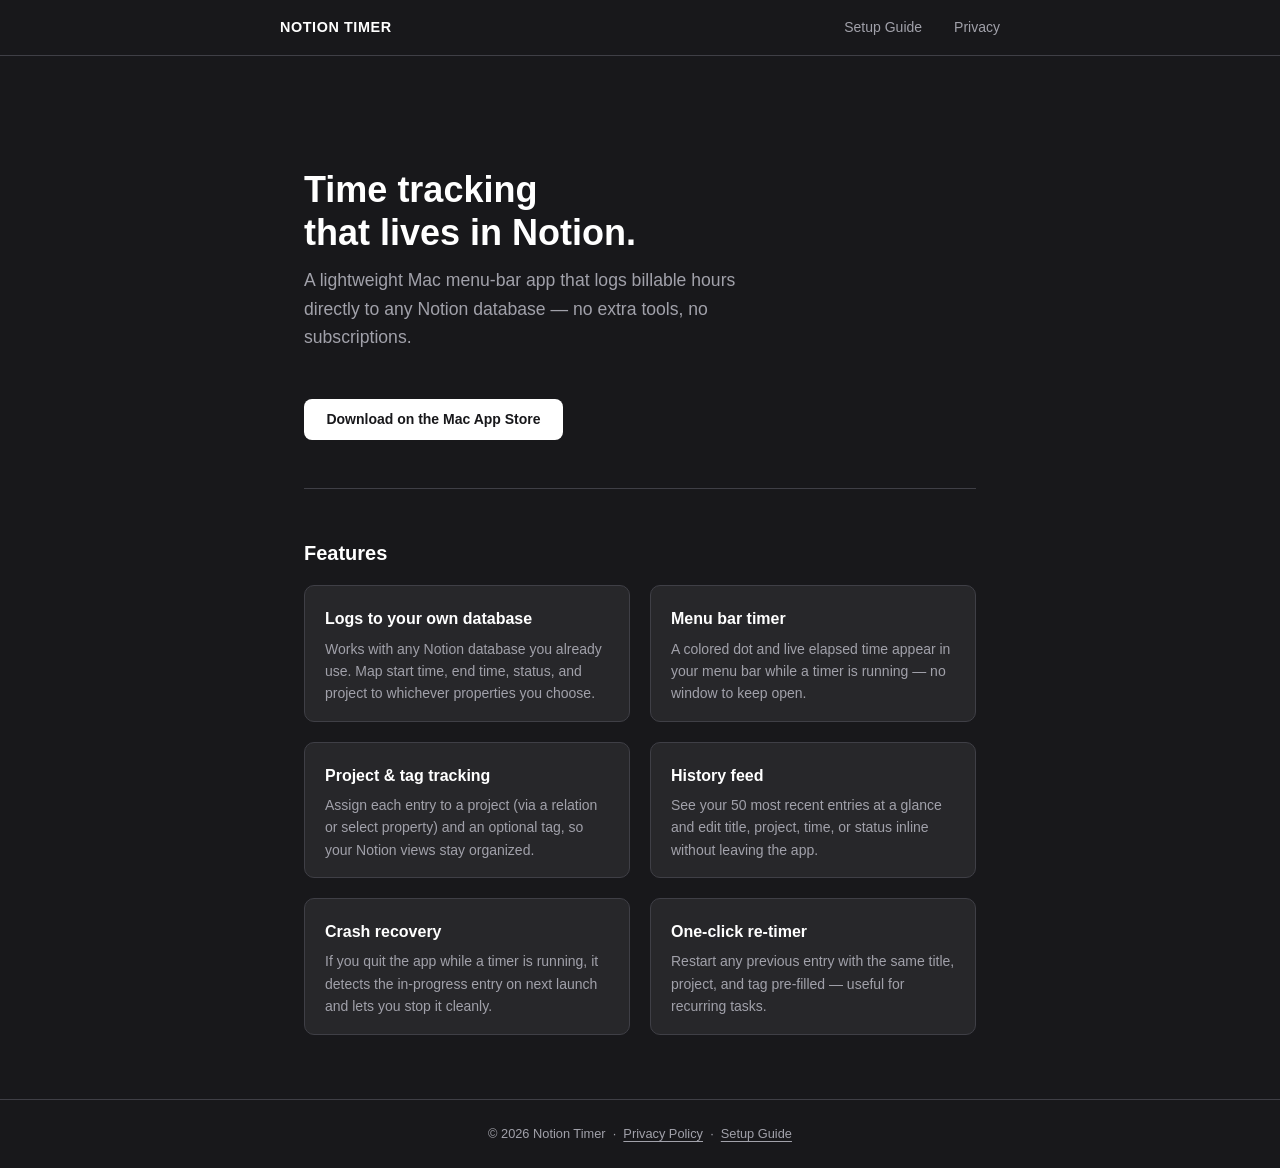
==== index.html @ 83f3e16c "Initial commit" ====
<!DOCTYPE html>
<html lang="en">
<head>
  <meta charset="UTF-8" />
  <meta name="viewport" content="width=device-width, initial-scale=1.0" />
  <title>Notion Timer — Time tracking that lives in Notion</title>
  <meta name="description" content="A lightweight Mac menu-bar timer that logs billable hours directly to your Notion databases." />
  <link rel="stylesheet" href="style.css" />
</head>
<body>

<header>
  <nav>
    <a class="logo" href="/">Notion Timer</a>
    <a href="setup.html">Setup Guide</a>
    <a href="privacy.html">Privacy</a>
  </nav>
</header>

<main>
  <section class="hero">
    <h1>Time tracking<br>that lives in Notion.</h1>
    <p class="tagline">A lightweight Mac menu-bar app that logs billable hours directly to any Notion database — no extra tools, no subscriptions.</p>
    <a class="badge" href="#">Download on the Mac App Store</a>
  </section>

  <h2>Features</h2>
  <div class="features">

    <div class="feature">
      <h3>Logs to your own database</h3>
      <p>Works with any Notion database you already use. Map start time, end time, status, and project to whichever properties you choose.</p>
    </div>

    <div class="feature">
      <h3>Menu bar timer</h3>
      <p>A colored dot and live elapsed time appear in your menu bar while a timer is running — no window to keep open.</p>
    </div>

    <div class="feature">
      <h3>Project &amp; tag tracking</h3>
      <p>Assign each entry to a project (via a relation or select property) and an optional tag, so your Notion views stay organized.</p>
    </div>

    <div class="feature">
      <h3>History feed</h3>
      <p>See your 50 most recent entries at a glance and edit title, project, time, or status inline without leaving the app.</p>
    </div>

    <div class="feature">
      <h3>Crash recovery</h3>
      <p>If you quit the app while a timer is running, it detects the in-progress entry on next launch and lets you stop it cleanly.</p>
    </div>

    <div class="feature">
      <h3>One-click re-timer</h3>
      <p>Restart any previous entry with the same title, project, and tag pre-filled — useful for recurring tasks.</p>
    </div>

  </div>
</main>

<footer>
  <p>&copy; 2026 Notion Timer &nbsp;·&nbsp; <a href="privacy.html">Privacy Policy</a> &nbsp;·&nbsp; <a href="setup.html">Setup Guide</a></p>
</footer>

</body>
</html>
---- style.css ----
*, *::before, *::after { box-sizing: border-box; margin: 0; padding: 0; }

:root {
  --bg:       #18181b;
  --surface:  #27272a;
  --border:   #3f3f46;
  --text:     #ffffff;
  --muted:    #a1a1aa;
  --accent:   #ffffff;
  --max:      720px;
}

html { font-size: 16px; }

body {
  background: var(--bg);
  color: var(--text);
  font-family: -apple-system, BlinkMacSystemFont, "Segoe UI", sans-serif;
  line-height: 1.6;
  min-height: 100vh;
  display: flex;
  flex-direction: column;
}

a { color: inherit; text-decoration: underline; text-underline-offset: 3px; }
a:hover { opacity: .75; }

/* ── Layout ── */

header {
  border-bottom: 1px solid var(--border);
  padding: 1rem 1.5rem;
}

header nav {
  max-width: var(--max);
  margin: 0 auto;
  display: flex;
  align-items: center;
  gap: 2rem;
}

header nav .logo {
  font-weight: 600;
  font-size: .9rem;
  letter-spacing: .04em;
  text-transform: uppercase;
  text-decoration: none;
  color: var(--text);
  flex: 1;
}

header nav a {
  font-size: .875rem;
  color: var(--muted);
  text-decoration: none;
}
header nav a:hover { color: var(--text); opacity: 1; }

main {
  flex: 1;
  max-width: var(--max);
  width: 100%;
  margin: 0 auto;
  padding: 3rem 1.5rem 4rem;
}

footer {
  border-top: 1px solid var(--border);
  padding: 1.5rem;
  text-align: center;
  font-size: .8rem;
  color: var(--muted);
}

footer a { color: var(--muted); }

/* ── Typography ── */

h1 { font-size: 2.25rem; font-weight: 700; line-height: 1.2; }
h2 { font-size: 1.25rem; font-weight: 600; margin-top: 2.5rem; margin-bottom: .75rem; }
h3 { font-size: 1rem; font-weight: 600; margin-top: 1.5rem; margin-bottom: .35rem; }
p  { color: var(--muted); margin-bottom: 1rem; }
p:last-child { margin-bottom: 0; }

ul, ol { padding-left: 1.4rem; color: var(--muted); }
li { margin-bottom: .35rem; }

/* ── Hero ── */

.hero { padding: 4rem 0 3rem; border-bottom: 1px solid var(--border); margin-bottom: 3rem; }
.hero .tagline { font-size: 1.1rem; color: var(--muted); margin-top: .75rem; max-width: 480px; }
.hero .badge {
  display: inline-block;
  margin-top: 2rem;
  background: var(--text);
  color: var(--bg);
  padding: .6rem 1.4rem;
  border-radius: 8px;
  font-size: .875rem;
  font-weight: 600;
  text-decoration: none;
}
.hero .badge:hover { opacity: .85; }

/* ── Feature grid ── */

.features { display: grid; grid-template-columns: 1fr 1fr; gap: 1.25rem; margin-top: 1rem; }

.feature {
  background: var(--surface);
  border: 1px solid var(--border);
  border-radius: 10px;
  padding: 1.25rem 1.25rem 1rem;
}

.feature h3 { margin-top: 0; color: var(--text); }
.feature p  { font-size: .875rem; margin: 0; }

@media (max-width: 540px) {
  .features { grid-template-columns: 1fr; }
  h1 { font-size: 1.75rem; }
}

/* ── Steps (setup guide) ── */

.steps { counter-reset: step; list-style: none; padding: 0; margin-top: 1rem; }
.steps li {
  counter-increment: step;
  display: flex;
  gap: 1rem;
  padding: 1.25rem 0;
  border-bottom: 1px solid var(--border);
  color: var(--muted);
}
.steps li:last-child { border-bottom: none; }
.steps li::before {
  content: counter(step);
  flex-shrink: 0;
  width: 28px;
  height: 28px;
  background: var(--surface);
  border: 1px solid var(--border);
  border-radius: 50%;
  display: flex;
  align-items: center;
  justify-content: center;
  font-size: .8rem;
  font-weight: 600;
  color: var(--text);
  margin-top: .1rem;
}
.steps li strong { color: var(--text); display: block; margin-bottom: .2rem; }

/* ── Callout ── */

.callout {
  background: var(--surface);
  border: 1px solid var(--border);
  border-radius: 10px;
  padding: 1.25rem;
  margin: 1.5rem 0;
}
.callout p { margin: 0; font-size: .875rem; }

code {
  font-family: ui-monospace, "SF Mono", monospace;
  font-size: .85em;
  background: var(--surface);
  border: 1px solid var(--border);
  border-radius: 4px;
  padding: .1em .4em;
  color: var(--text);
}
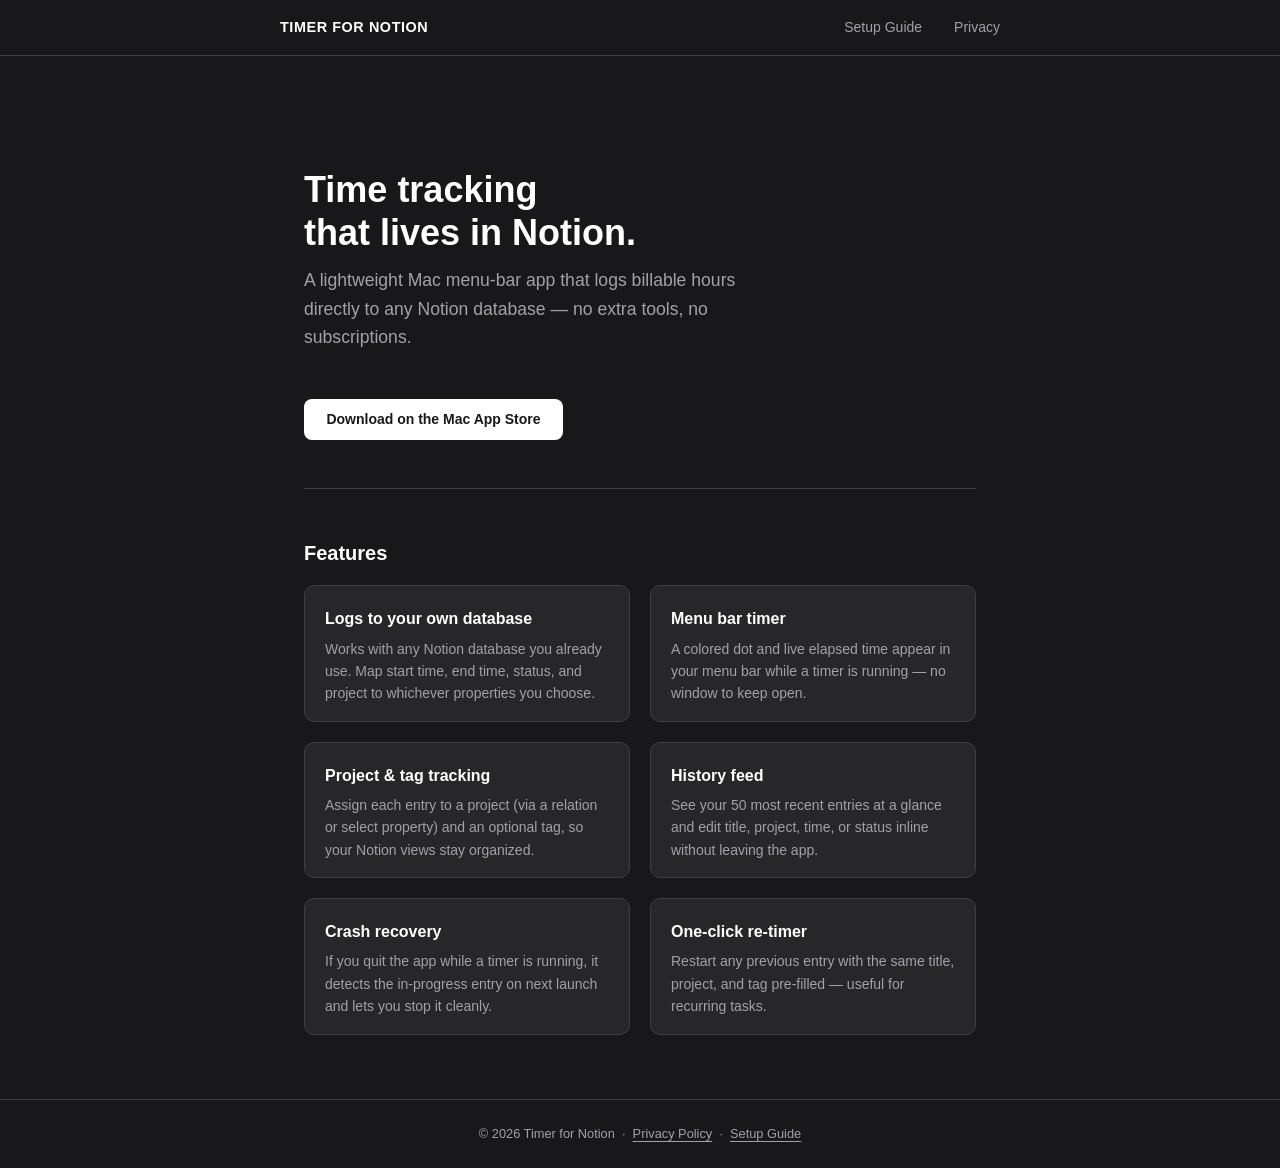
==== commit c77acfcb: "Naming changes" ====
--- a/index.html
+++ b/index.html
@@ -3,7 +3,7 @@
 <head>
   <meta charset="UTF-8" />
   <meta name="viewport" content="width=device-width, initial-scale=1.0" />
-  <title>Notion Timer — Time tracking that lives in Notion</title>
+  <title>Timer for Notion — Time tracking that lives in Notion</title>
   <meta name="description" content="A lightweight Mac menu-bar timer that logs billable hours directly to your Notion databases." />
   <link rel="stylesheet" href="style.css" />
 </head>
@@ -11,7 +11,7 @@
 
 <header>
   <nav>
-    <a class="logo" href="/">Notion Timer</a>
+    <a class="logo" href="/">Timer for Notion</a>
     <a href="setup.html">Setup Guide</a>
     <a href="privacy.html">Privacy</a>
   </nav>
@@ -61,7 +61,7 @@
 </main>
 
 <footer>
-  <p>&copy; 2026 Notion Timer &nbsp;·&nbsp; <a href="privacy.html">Privacy Policy</a> &nbsp;·&nbsp; <a href="setup.html">Setup Guide</a></p>
+  <p>&copy; 2026 Timer for Notion &nbsp;·&nbsp; <a href="privacy.html">Privacy Policy</a> &nbsp;·&nbsp; <a href="setup.html">Setup Guide</a></p>
 </footer>
 
 </body>
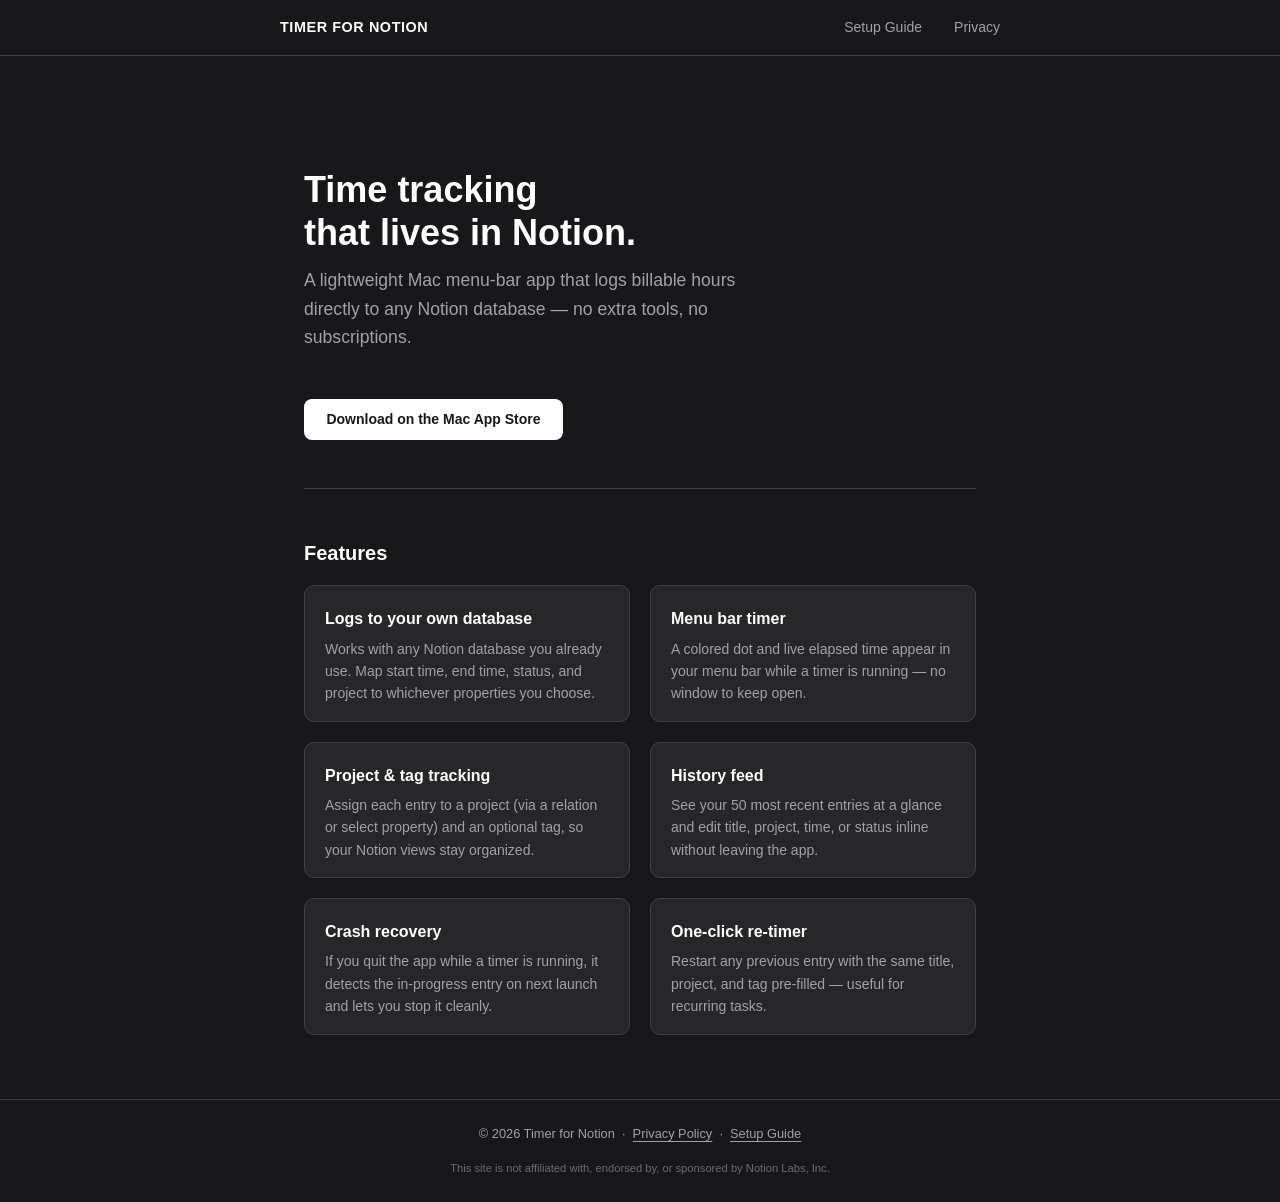
==== commit 15dd8674: "updates for notion brand compliance" ====
--- a/index.html
+++ b/index.html
@@ -62,6 +62,7 @@
 
 <footer>
   <p>&copy; 2026 Timer for Notion &nbsp;·&nbsp; <a href="privacy.html">Privacy Policy</a> &nbsp;·&nbsp; <a href="setup.html">Setup Guide</a></p>
+  <p class="disclaimer">This site is not affiliated with, endorsed by, or sponsored by Notion Labs, Inc.</p>
 </footer>
 
 </body>
--- a/style.css
+++ b/style.css
@@ -74,6 +74,7 @@
 }
 
 footer a { color: var(--muted); }
+footer .disclaimer { font-size: .7rem; margin-top: .5rem; opacity: .6; }
 
 /* ── Typography ── */
 
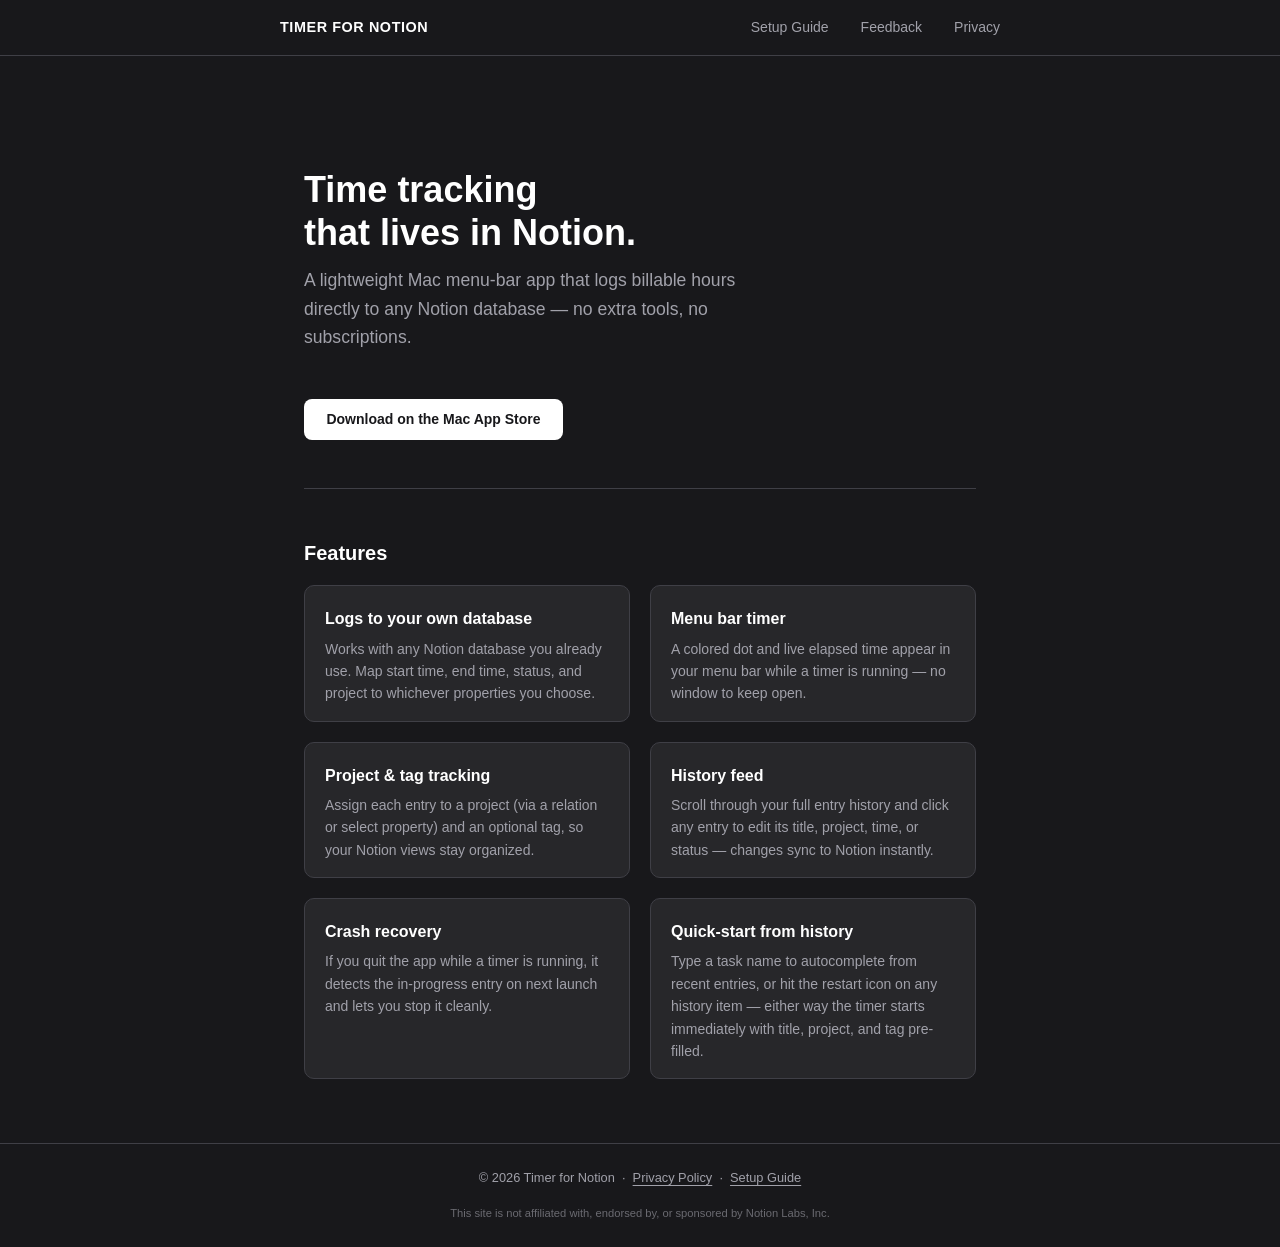
==== commit 3483b168: "instruction tweaks" ====
--- a/index.html
+++ b/index.html
@@ -13,6 +13,7 @@
   <nav>
     <a class="logo" href="/">Timer for Notion</a>
     <a href="setup.html">Setup Guide</a>
+    <a href="feedback.html">Feedback</a>
     <a href="privacy.html">Privacy</a>
   </nav>
 </header>
@@ -44,7 +45,7 @@
 
     <div class="feature">
       <h3>History feed</h3>
-      <p>See your 50 most recent entries at a glance and edit title, project, time, or status inline without leaving the app.</p>
+      <p>Scroll through your full entry history and click any entry to edit its title, project, time, or status — changes sync to Notion instantly.</p>
     </div>
 
     <div class="feature">
@@ -53,8 +54,8 @@
     </div>
 
     <div class="feature">
-      <h3>One-click re-timer</h3>
-      <p>Restart any previous entry with the same title, project, and tag pre-filled — useful for recurring tasks.</p>
+      <h3>Quick-start from history</h3>
+      <p>Type a task name to autocomplete from recent entries, or hit the restart icon on any history item — either way the timer starts immediately with title, project, and tag pre-filled.</p>
     </div>
 
   </div>
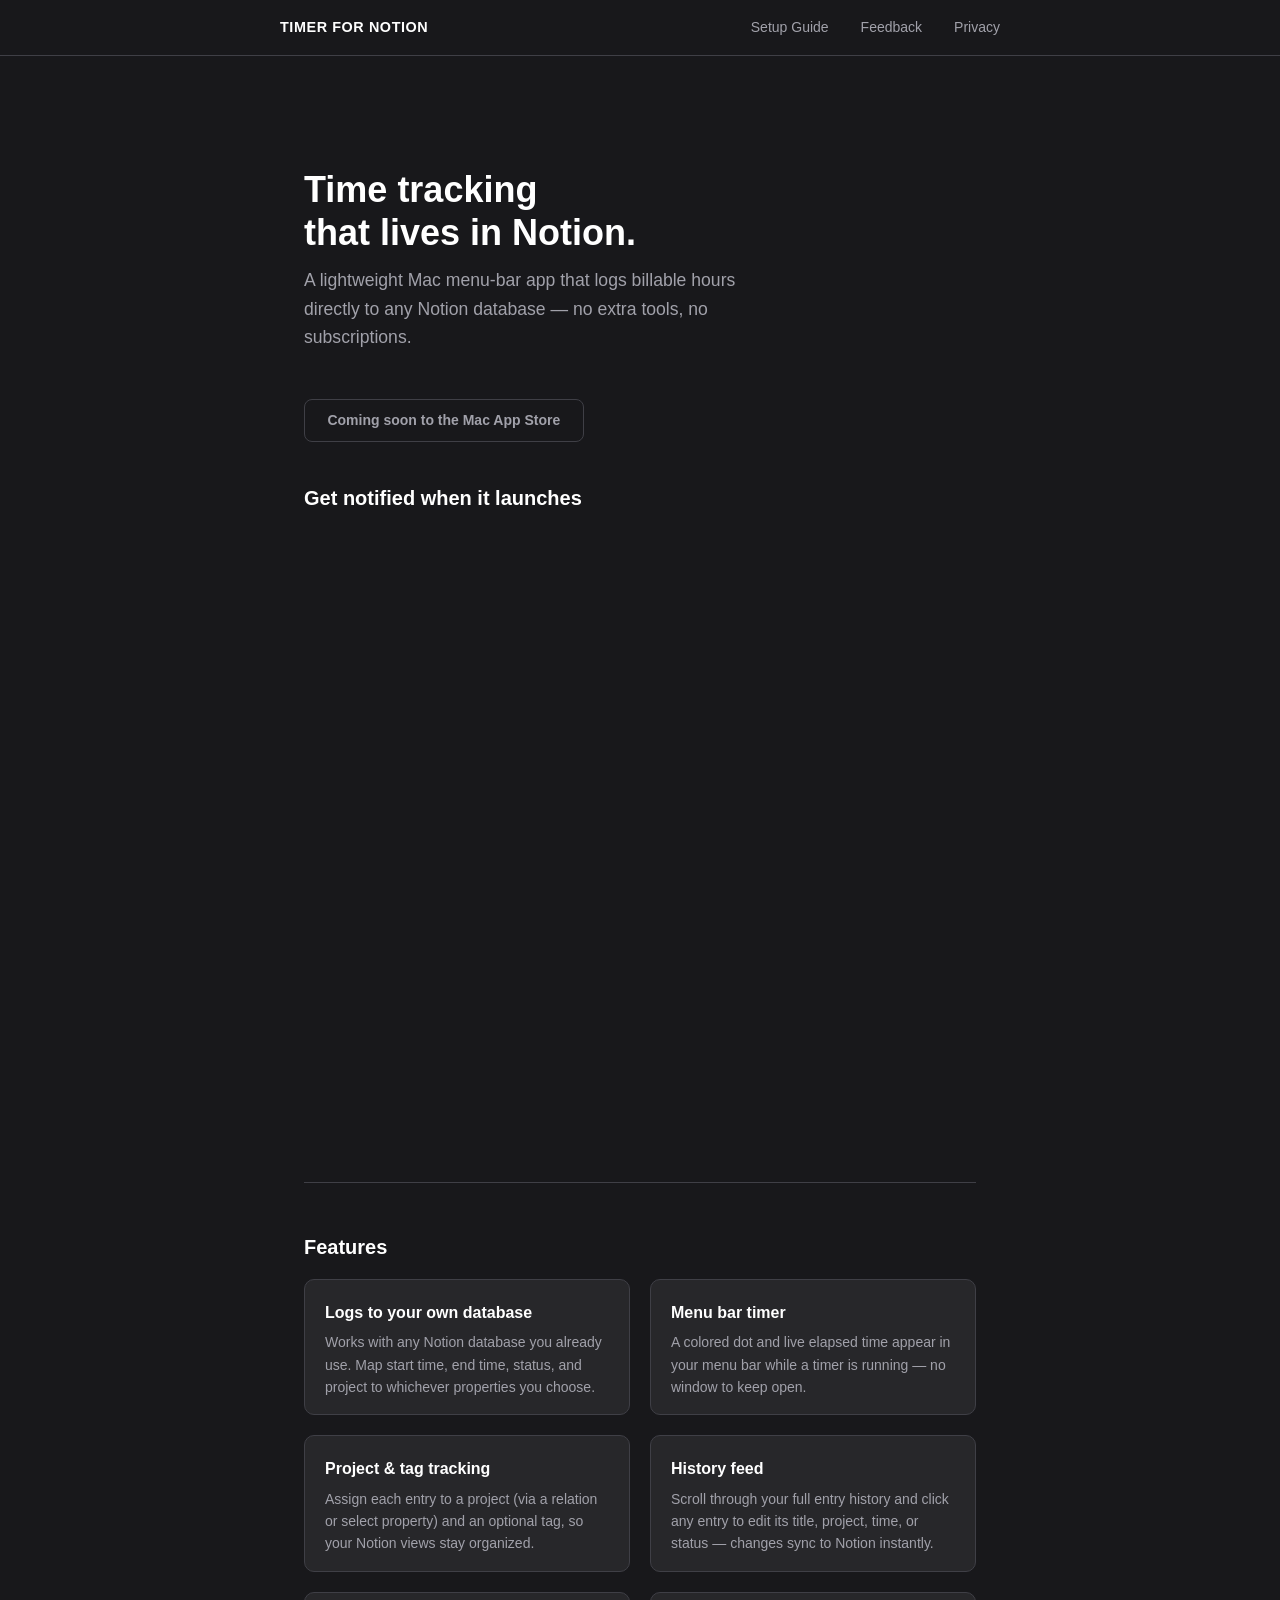
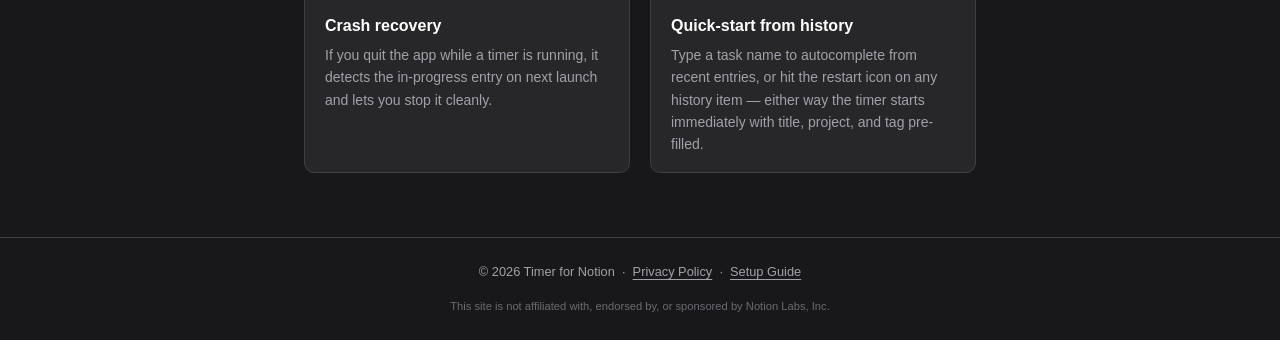
==== commit 648437e9: "Notification signup" ====
--- a/index.html
+++ b/index.html
@@ -22,7 +22,9 @@
   <section class="hero">
     <h1>Time tracking<br>that lives in Notion.</h1>
     <p class="tagline">A lightweight Mac menu-bar app that logs billable hours directly to any Notion database — no extra tools, no subscriptions.</p>
-    <a class="badge" href="#">Download on the Mac App Store</a>
+    <p class="coming-soon">Coming soon to the Mac App Store</p>
+    <h2 style="margin-top:2.5rem">Get notified when it launches</h2>
+    <iframe src="https://app.notion.com/ebd//lakee-lane-studio/390c91b55910802eb976d08d4d210b8f" width="100%" height="600" frameborder="0" allowfullscreen></iframe>
   </section>
 
   <h2>Features</h2>
--- a/style.css
+++ b/style.css
@@ -104,6 +104,18 @@
 }
 .hero .badge:hover { opacity: .85; }
 
+.hero .coming-soon {
+  display: inline-block;
+  margin-top: 2rem;
+  font-size: .875rem;
+  font-weight: 600;
+  color: var(--muted);
+  border: 1px solid var(--border);
+  border-radius: 8px;
+  padding: .6rem 1.4rem;
+  margin-bottom: 0;
+}
+
 /* ── Feature grid ── */
 
 .features { display: grid; grid-template-columns: 1fr 1fr; gap: 1.25rem; margin-top: 1rem; }
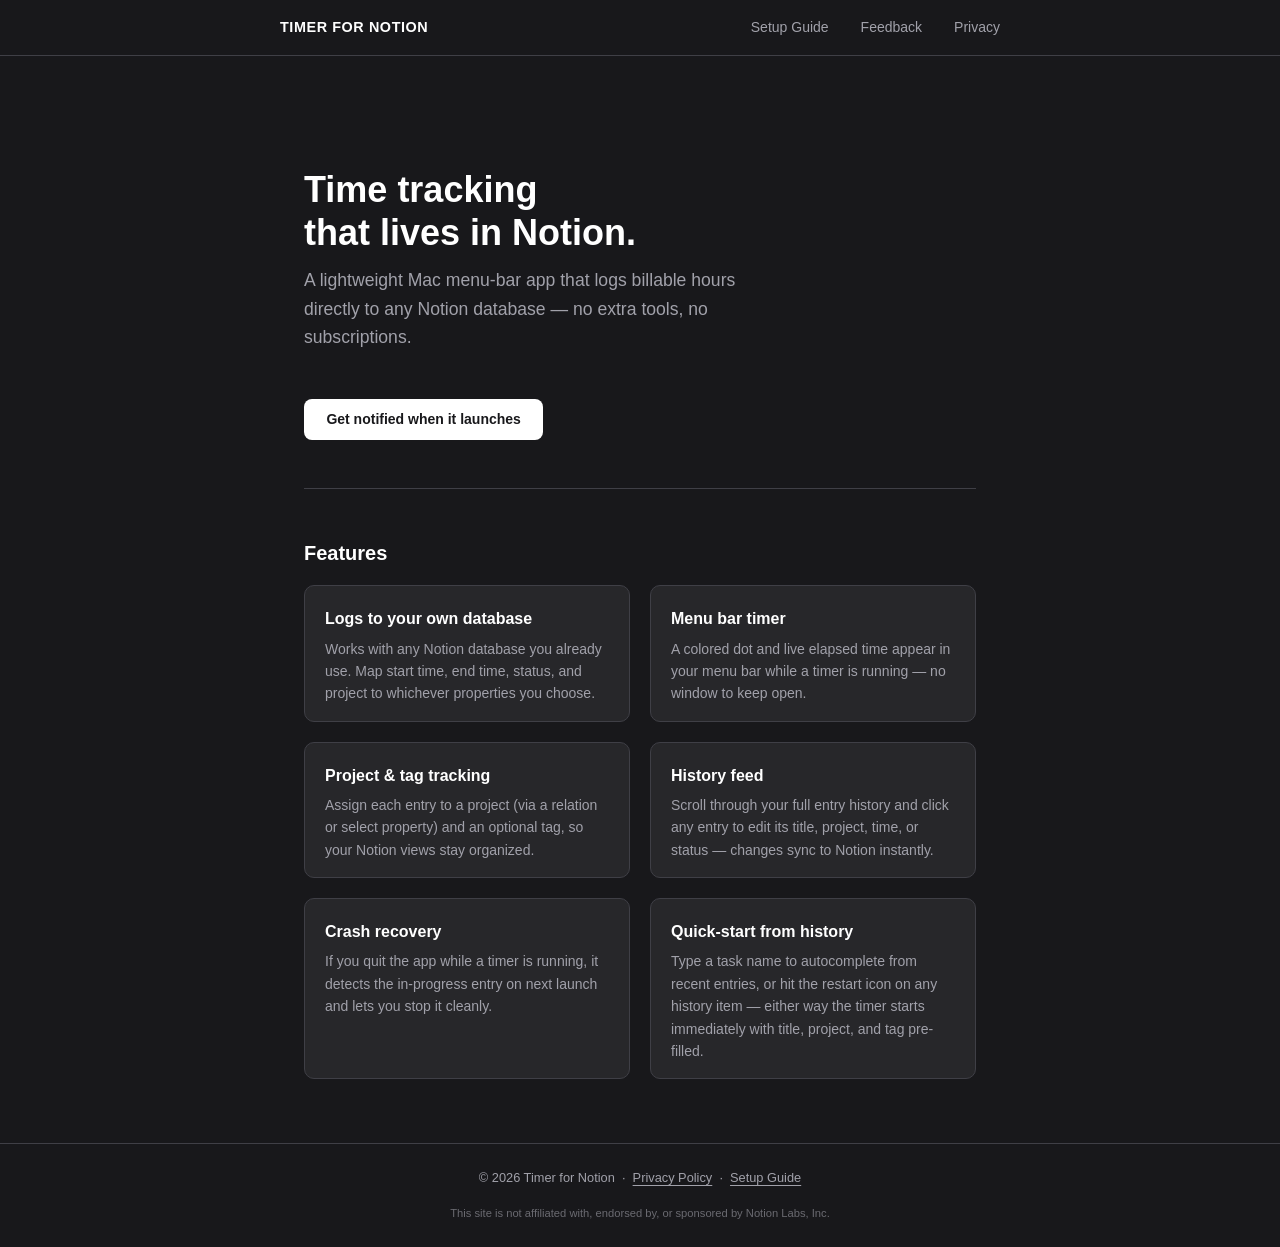
==== commit 58be375c: "swap notf form for link out" ====
--- a/index.html
+++ b/index.html
@@ -22,9 +22,7 @@
   <section class="hero">
     <h1>Time tracking<br>that lives in Notion.</h1>
     <p class="tagline">A lightweight Mac menu-bar app that logs billable hours directly to any Notion database — no extra tools, no subscriptions.</p>
-    <p class="coming-soon">Coming soon to the Mac App Store</p>
-    <h2 style="margin-top:2.5rem">Get notified when it launches</h2>
-    <iframe src="https://app.notion.com/ebd//lakee-lane-studio/390c91b55910802eb976d08d4d210b8f" width="100%" height="600" frameborder="0" allowfullscreen></iframe>
+    <a class="badge" href="https://lakee-lane-studio.notion.site/390c91b55910802eb976d08d4d210b8f?pvs=105">Get notified when it launches</a>
   </section>
 
   <h2>Features</h2>
--- a/style.css
+++ b/style.css
@@ -104,18 +104,6 @@
 }
 .hero .badge:hover { opacity: .85; }
 
-.hero .coming-soon {
-  display: inline-block;
-  margin-top: 2rem;
-  font-size: .875rem;
-  font-weight: 600;
-  color: var(--muted);
-  border: 1px solid var(--border);
-  border-radius: 8px;
-  padding: .6rem 1.4rem;
-  margin-bottom: 0;
-}
-
 /* ── Feature grid ── */
 
 .features { display: grid; grid-template-columns: 1fr 1fr; gap: 1.25rem; margin-top: 1rem; }
